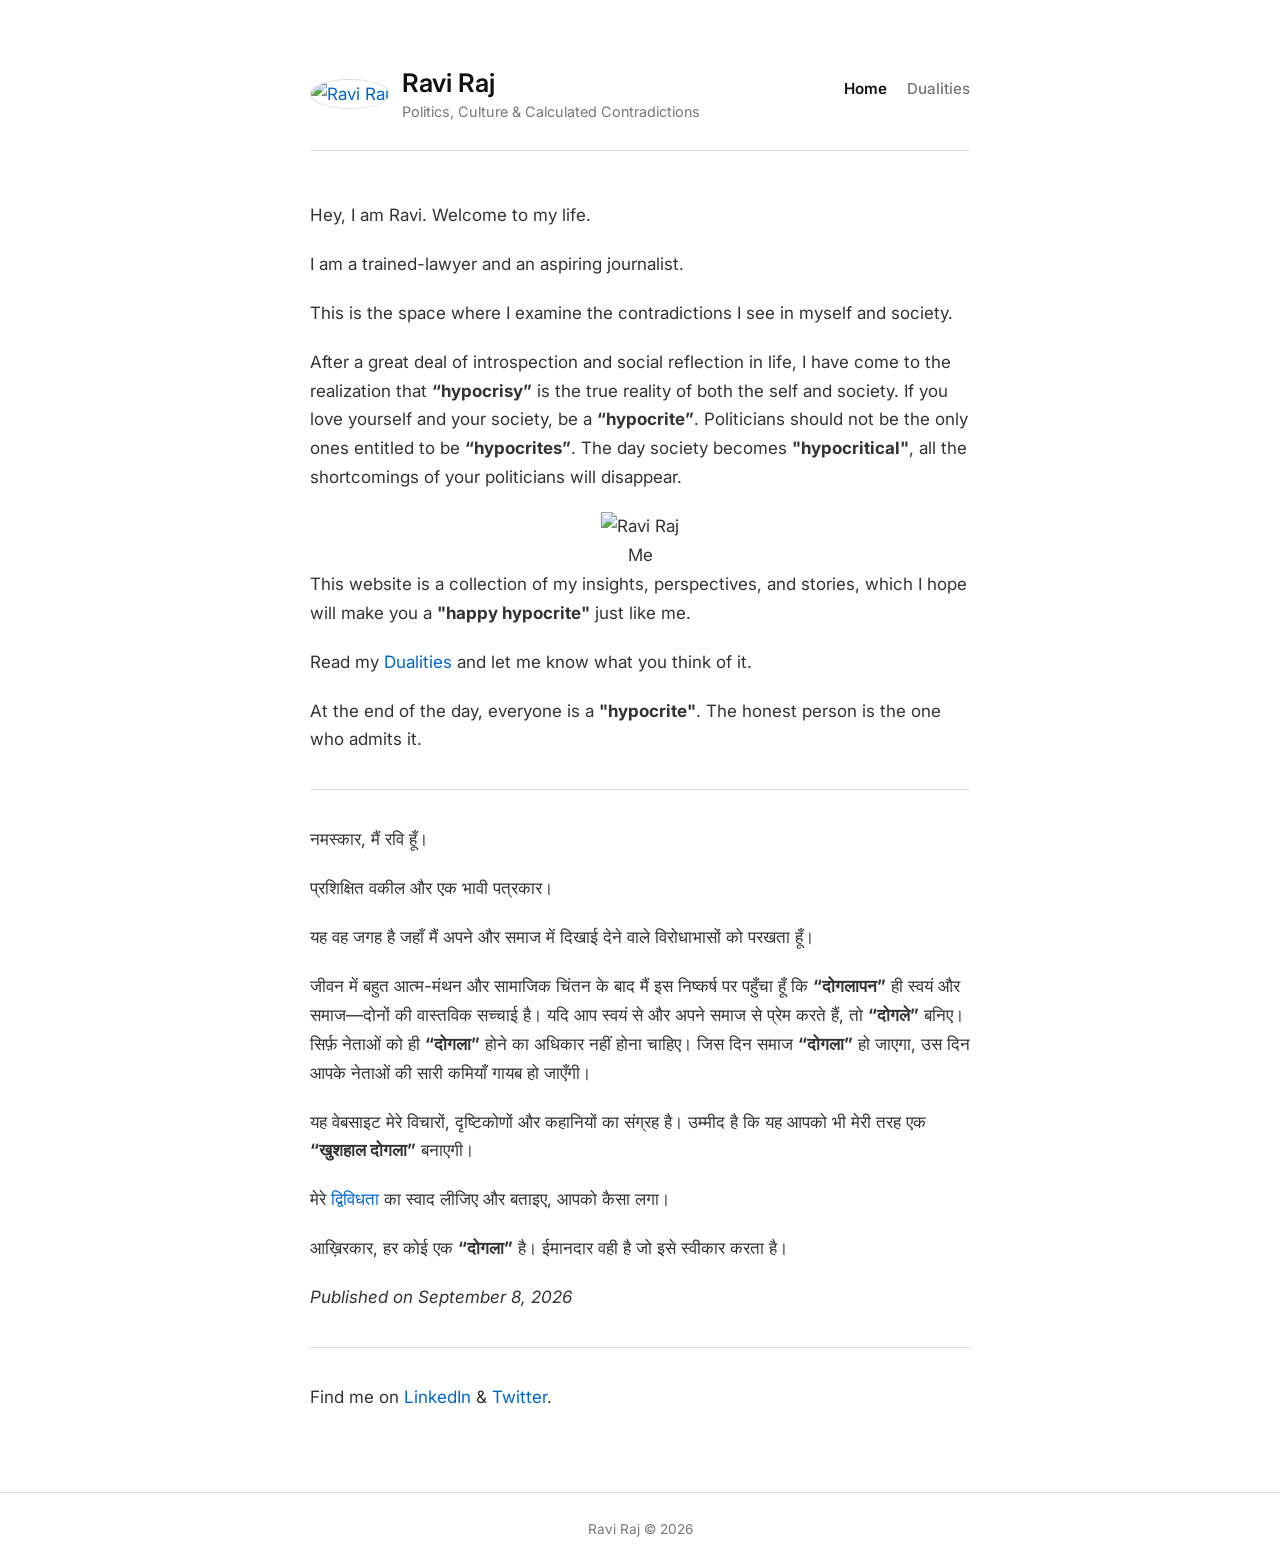
==== index.html @ 9ee01521 "feat: appearance panel for text size and light/dark Mirrors the contents panel into the right margin" ====
<!DOCTYPE html>
<html lang="en">
<head>
    <!-- Google Tag Manager -->
<script>(function(w,d,s,l,i){w[l]=w[l]||[];w[l].push({'gtm.start':
new Date().getTime(),event:'gtm.js'});var f=d.getElementsByTagName(s)[0],
j=d.createElement(s),dl=l!='dataLayer'?'&l='+l:'';j.async=true;j.src=
'https://www.googletagmanager.com/gtm.js?id='+i+dl;f.parentNode.insertBefore(j,f);
})(window,document,'script','dataLayer','GTM-NPS3RLSQ');</script>
<!-- End Google Tag Manager -->
    <meta charset="UTF-8">
    <meta name="viewport" content="width=device-width, initial-scale=1.0">
    <title>Ravi Raj - Home</title>
    <meta name="description" content="Politics, Culture & Calculated Contradictions - My unapologetic thoughts on Politics, Law, and everything in between.">
    <link rel="stylesheet" href="css/style.css">
    <link rel="icon" type="image/jpeg" href="images/favicon.jpeg">
    <script>
    // Applies a stored text size / dark theme before first paint. Kept in
    // sync with APPEARANCE_BOOTSTRAP in make.js.
    (function () {
        try {
            var theme = localStorage.getItem('appearance-theme');
            if (theme === 'dark') document.documentElement.setAttribute('data-theme', 'dark');
            var size = localStorage.getItem('appearance-size');
            if (size) document.documentElement.style.setProperty('--font-scale', size);
        } catch (e) { /* private mode, or storage disabled - defaults are fine */ }
    })();
    </script>
    <link rel="preconnect" href="https://fonts.googleapis.com">
    <link rel="preconnect" href="https://fonts.gstatic.com" crossorigin>
    <link href="https://fonts.googleapis.com/css2?family=Inter:wght@400;500;600;700&display=swap" rel="stylesheet">
    <link rel="canonical" href="https://raviraj.dpdns.org/">
    <script type="application/ld+json">
    {
        "@context": "https://schema.org",
        "@type": "Person",
        "name": "Ravi Raj",
        "url": "https://raviraj.dpdns.org/",
        "jobTitle": "Lawyer & aspiring journalist",
        "sameAs": [
            "https://www.linkedin.com/in/ravirajlaw/",
            "https://x.com/RaviRaj91HQ",
            "https://github.com/solielkeisen"
        ]
    }
    </script>
</head>
<body>
    <!-- Google Tag Manager (noscript) -->
<noscript><iframe src="https://www.googletagmanager.com/ns.html?id=GTM-NPS3RLSQ"
height="0" width="0" style="display:none;visibility:hidden"></iframe></noscript>
<!-- End Google Tag Manager (noscript) -->
    <section class="container wrap">
        <div class="header">
            <div class="logo">
                <a href="index.html"><img src="images/ravi.jpeg" alt="Ravi Raj" class="photo"></a>
                <div>
                    <h1><a href="index.html">Ravi Raj</a></h1>
                    <p class="tagline">Politics, Culture & Calculated Contradictions</p>
                </div>
            </div>
            <nav class="nav">
                <a class="active" href="index.html">Home</a>
                <a href="blog.html">Dualities</a>
            </nav>
        </div>
        
        <div class="content">
            <div class="post">
                <div class="post-header">
                    <h1 class="title"></h1>
                </div>
                <div class="body">

                    <p>Hey, I am Ravi. Welcome to my life.</p>

                    <p>I am a trained-lawyer and an aspiring journalist.<p>
                    
                    <p>This is the space where I examine the contradictions I see in myself and society.</p>

                    <p> After a great deal of introspection and social reflection in life, I have come to the realization that <b>“hypocrisy”</b> is the true reality of both the self and society. If you love yourself and your society, be a <b>“hypocrite”</b>. Politicians should not be the only ones entitled to be <b>“hypocrites”</b>. The day society becomes <b>"hypocritical"</b>, all the shortcomings of your politicians will disappear. <p>
                    
                    <div style="text-align: center;">
                        <figure>

                             <img src="Me.jpeg" alt="Ravi Raj" width="300" height="400">
                            <figcaption>Me</figcaption>
                        </figure>
                    
                       
                    
                    </div>
                        
                    <p>This website is a collection of my insights, perspectives, and stories, which I hope will make you a <b>"happy hypocrite"</b> just like me.</p>

                     <p>Read my <a href="https://raviraj.dpdns.org/blog.html">Dualities</a> and let me know what you think of it.</p>
                    
                    <p>At the end of the day, everyone is a <b>"hypocrite"</b>. The honest person is the one who admits it.</p>

                      <hr>

                    <p>नमस्कार, मैं रवि हूँ।</p>
                    
                    <p>प्रशिक्षित वकील और एक भावी पत्रकार।</p>

                    <p>यह वह जगह है जहाँ मैं अपने और समाज में दिखाई देने वाले विरोधाभासों को परखता हूँ।</p>
                    
                    <p>जीवन में बहुत आत्म-मंथन और सामाजिक चिंतन के बाद मैं इस निष्कर्ष पर पहुँचा हूँ कि <b>“दोगलापन”</b> ही स्वयं और समाज—दोनों की वास्तविक सच्चाई है। यदि आप स्वयं से और अपने समाज से प्रेम करते हैं, तो <b>“दोगले”</b> बनिए। सिर्फ़ नेताओं को ही <b>“दोगला”</b> होने का अधिकार नहीं होना चाहिए। जिस दिन समाज <b>“दोगला”</b> हो जाएगा, उस दिन आपके नेताओं की सारी कमियाँ गायब हो जाएँगी।</p>
                    
                    <p>यह वेबसाइट मेरे विचारों, दृष्टिकोणों और कहानियों का संग्रह है। उम्मीद है कि यह आपको भी मेरी तरह एक <b>“खुशहाल दोगला”</b> बनाएगी।</p>

                     <p>मेरे <a href="https://raviraj.dpdns.org/blog.html">द्विविधता</a> का स्वाद लीजिए और बताइए, आपको कैसा लगा।</p>
                    
                    <p>आख़िरकार, हर कोई एक <b>“दोगला”</b> है। ईमानदार वही है जो इसे स्वीकार करता है।</p>

                     <p><em>Published on September 8, 2026</em></p>
            
                          <hr>
                    
                    <p>Find me on <a href="https://www.linkedin.com/in/ravirajlaw/">LinkedIn</a> & <a href="https://x.com/RaviRaj91HQ">Twitter</a>.</p>
                </div> 
            </div>
        </div>
    </section>
    
    <footer class="footer">
        Ravi Raj © 2026
    </footer>
</body>
</html>
---- css/style.css ----
:root {
    --main-color: #111;
    --background-color: #fff;
    --border-color: #ddd;
    --text-color: #333;
    --link-color: #0066cc;
    --muted-color: #777;
    --max-width: 700px;
    --toc-width: 260px;
    --toc-gap: 40px;
    --appearance-width: 210px;
    /* Scales every rem-based size, so the +/- control resizes the whole page. */
    --font-scale: 1;
    --hover-bg: #eef3fb;
    --active-bg: #e8f0fb;
    --flash-bg: #fff3b0;
    --fab-bg: #fff;
    --fab-hover-bg: #f6f8fa;
    --fab-shadow: rgba(0, 0, 0, 0.12);
    --scrim: rgba(0, 0, 0, 0.35);
}

html[data-theme="dark"] {
    --main-color: #f2f2f2;
    --background-color: #161616;
    --border-color: #3a3a3a;
    --text-color: #d6d6d6;
    --link-color: #7fb2ff;
    --muted-color: #9a9a9a;
    --hover-bg: #1f2a38;
    --active-bg: #22334a;
    --flash-bg: #4a4420;
    --fab-bg: #1f1f1f;
    --fab-hover-bg: #2a2a2a;
    --fab-shadow: rgba(0, 0, 0, 0.5);
    --scrim: rgba(0, 0, 0, 0.6);
}

* {
    margin: 0;
    padding: 0;
    box-sizing: border-box;
}

html, body {
    height: 100%;
}

html {
    font-size: calc(100% * var(--font-scale));
}

body {
    font-family: 'Inter', -apple-system, BlinkMacSystemFont, 'Segoe UI', Roboto, Helvetica, Arial, sans-serif;
    /* 17px at the default 16px root; in rem so --font-scale reaches it. */
    font-size: 1.0625rem;
    line-height: 1.7;
    color: var(--text-color);
    background-color: var(--background-color);
    display: flex;
    flex-direction: column;
    min-height: 100vh;
}

a {
    color: var(--link-color);
    text-decoration: none;
}

a:hover {
    text-decoration: underline;
}

.container {
    flex: 1 0 auto;
    width: 100%;
    max-width: var(--max-width);
    margin: 0 auto;
    padding: 0 20px;
}

.wrap {
    max-width: var(--max-width);
}


/* Header */
.header {
    padding: 40px 0 30px;
    border-bottom: 1px solid var(--border-color);
    display: flex;
    justify-content: space-between;
    align-items: flex-start;
}

.logo {
    display: flex;
    align-items: center;
    gap: 12px;
}

.logo > div {
    line-height: 1.2;
}

.logo .photo {
    width: 80px;
    height: 80px;
    border-radius: 50%;
    object-fit: cover;
    border: 1px solid var(--border-color);
    flex-shrink: 0;
}

.logo h1 {
    font-size: 1.6rem;
    font-weight: 600;
    color: var(--main-color);
}

.logo h1 a {
    color: var(--main-color);
}

.logo h1 a:hover {
    text-decoration: none;
}

.tagline {
    margin-top: 4px;
    color: var(--muted-color);
    font-size: 0.9rem;
}

.nav {
    display: flex;
    gap: 20px;
    padding-top: 8px;
}

.nav a {
    color: var(--muted-color);
    font-size: 0.95rem;
    font-weight: 500;
}

.nav a.active {
    color: var(--main-color);
    font-weight: 600;
}

.nav a:hover {
    color: var(--main-color);
    text-decoration: underline;
}

/* Content */
.content {
    padding: 40px 0 60px;
}

.post-header h1.title {
    font-size: 2rem;
    color: var(--main-color);
    margin-bottom: 10px;
}

.meta {
    color: var(--muted-color);
    font-size: 0.9rem;
    margin-bottom: 25px;
}

.body p {
    margin-bottom: 20px;
}

.body h2 {
    font-size: 1.4rem;
    color: var(--main-color);
    margin: 30px 0 15px;
}

.body h3 {
    font-size: 1.2rem;
    color: var(--main-color);
    margin: 25px 0 12px;
}

.body ul, .body ol {
    margin: 0 0 20px 30px;
}

.body li {
    margin-bottom: 8px;
}

.body blockquote {
    border-left: 3px solid var(--border-color);
    padding-left: 15px;
    margin: 20px 0;
    color: var(--muted-color);
    font-style: italic;
}

.body hr {
    border: none;
    border-top: 1px solid var(--border-color);
    margin: 35px 0;
}

/* Blog listing page */
.page {
    margin-bottom: 40px;
}

.kind-section {
    font-size: 2rem;
    color: var(--main-color);
    margin-bottom: 12px;
}

.page > p {
    color: var(--muted-color);
    font-size: 1.05rem;
    margin-bottom: 48px;
}

.posts {
    border-top: 1px solid var(--border-color);
}

.posts .post {
    display: flex;
    padding: 28px 0;
    border-bottom: 1px solid var(--border-color);
}

.posts .date {
    flex-shrink: 0;
    width: 76px;
    padding-top: 2px;
    padding-right: 34px;
}

.posts .day {
    display: block;
    font-size: 2rem;
    font-weight: 600;
    color: var(--main-color);
    line-height: 1.1;
}

.posts .year {
    font-size: 0.75rem;
    color: var(--muted-color);
    text-transform: uppercase;
    letter-spacing: 0.5px;
    margin-top: 2px;
}

.posts .body {
    flex: 1;
}

.posts .title {
    font-size: 1.15rem;
    font-weight: 600;
    margin-bottom: 6px;
}

.posts .title a {
    color: var(--main-color);
}

.posts .title a:hover {
    text-decoration: underline;
}

.posts .domain {
    display: block;
    font-size: 0.75rem;
    color: var(--muted-color);
    text-transform: lowercase;
    margin-bottom: 4px;
}

.posts .description {
    font-size: 0.9rem;
    color: var(--muted-color);
    line-height: 1.6;
}

/* Article view */
article.post .post-header {
    margin-bottom: 20px;
}

article.post .title {
    font-size: 2rem;
    color: var(--main-color);
    line-height: 1.3;
    margin-bottom: 10px;
}

/* Table of contents -------------------------------------------------
   Wide screens: a fixed panel parked in the left margin, clear of the
   container. Narrow screens: a drawer behind a floating hamburger. */

.toc {
    position: fixed;
    /* js/toc.js lines this up under the post heading; the fallback keeps it
       near the top before the script runs (and if it never runs). */
    top: var(--toc-top, 20px);
    width: var(--toc-width);
    /* container is --max-width and centred, so its left edge is 50% - max/2.
       Step back by the gap + panel width to land in the margin beside it. */
    left: calc(50% - var(--max-width) / 2 - var(--toc-gap) - var(--toc-width));
    max-height: calc(100vh - var(--toc-top, 20px) - 20px);
    overflow-y: auto;
    overscroll-behavior: contain;
    padding: 4px 0 16px;
    border: none;
    font-size: 0.875rem;
    line-height: 1.45;
    background-color: transparent;
}

.toc-header {
    display: flex;
    align-items: center;
    justify-content: space-between;
    gap: 10px;
    padding: 12px 14px;
    border-bottom: none;
    position: sticky;
    top: 0;
    background-color: var(--background-color);
}

.toc-title {
    font-size: 0.8rem;
    font-weight: 700;
    text-transform: uppercase;
    letter-spacing: 0.6px;
    color: var(--main-color);
}

/* The close button only earns its place on the mobile drawer. */
.toc-close {
    display: none;
    font-size: 1.4rem;
    line-height: 1;
    color: var(--muted-color);
    background: none;
    border: none;
    padding: 0 2px;
    cursor: pointer;
}

.toc-close:hover {
    color: var(--main-color);
}

.toc-list {
    padding: 10px 14px 14px;
}

.toc ul {
    list-style: none;
    margin: 0;
    padding: 0;
}

.toc ul ul {
    margin: 2px 0 2px 12px;
    padding-left: 8px;
    border-left: 1px solid var(--border-color);
}

.toc li {
    margin: 0;
}

.toc li a {
    display: block;
    padding: 4px 6px;
    margin: 0 -6px;
    border-radius: 3px;
    color: var(--text-color);
    text-decoration: none;
    border-left: 2px solid transparent;
}

.toc li a:hover {
    color: var(--link-color);
    background-color: var(--hover-bg);
    text-decoration: none;
}

.toc li a.active {
    color: var(--link-color);
    font-weight: 600;
    background-color: var(--active-bg);
    border-left-color: var(--link-color);
}

/* Hamburger trigger - hidden until the margin runs out of room. */
.toc-fab {
    display: none;
    position: fixed;
    top: 12px;
    left: 12px;
    z-index: 60;
    width: 42px;
    height: 42px;
    padding: 0;
    align-items: center;
    justify-content: center;
    background-color: var(--fab-bg);
    border: 1px solid var(--border-color);
    border-radius: 6px;
    box-shadow: 0 1px 4px var(--fab-shadow);
    cursor: pointer;
}

.toc-fab:hover {
    background-color: var(--fab-hover-bg);
}

.toc-fab svg {
    display: block;
    width: 20px;
    height: 20px;
    color: var(--main-color);
}

.toc-scrim {
    position: fixed;
    inset: 0;
    z-index: 55;
    background-color: var(--scrim);
}

body.has-toc-drawer {
    overflow: hidden;
}

/* Breakpoint = the narrower margin-panel layout running out of room.
   Left side needs gap + toc-width = 300px of margin, right side gap +
   appearance-width = 250px, so the container's 700px needs 700 + 2 * 300 =
   1300px of viewport before the left panel would slide off screen. */
@media (max-width: 1299px) {
    .toc-fab {
        display: flex;
    }

    /* No room for a second margin panel, and the drawer is a single column. */
    .appearance {
        display: none;
    }

    .toc {
        top: 0;
        left: 0;
        bottom: 0;
        width: min(300px, 84vw);
        max-height: none;
        z-index: 70;
        /* Opaque here because the drawer overlays the article; the edge is
           defined by the shadow rather than a border. */
        background-color: var(--background-color);
        transform: translateX(-100%);
        transition: transform 0.2s ease-out;
    }

    .toc.is-open {
        transform: translateX(0);
        box-shadow: 0 0 24px rgba(0, 0, 0, 0.2);
    }

    .toc-close {
        display: block;
    }

    /* Clear the floating hamburger so it never sits on the logo. */
    .header {
        padding-top: 68px;
    }
}

@media (prefers-reduced-motion: reduce) {
    .toc {
        transition: none;
    }
}

.body h2[id], .body h3[id], .body h4[id], .body h5[id], .body h6[id] {
    scroll-margin-top: 20px;
}

/* Brief highlight when you jump to a section, like Wikipedia's anchored sections. */
.body h2:target, .body h3:target, .body h4:target {
    animation: toc-flash 1.1s ease-out;
}

@keyframes toc-flash {
    0%, 100% { background-color: transparent; }
    20%, 60% { background-color: var(--flash-bg); }
}

/* Appearance panel ---------------------------------------------------
   Sits in the right margin, mirrored against the contents panel and on the
   same baseline. Desktop only: below the breakpoint the right margin has
   collapsed, so the whole thing is dropped (see the breakpoint block). */

.appearance {
    position: fixed;
    top: var(--toc-top, 20px);
    width: var(--appearance-width);
    right: calc(50% - var(--max-width) / 2 - var(--toc-gap) - var(--appearance-width));
    font-size: 0.875rem;
    line-height: 1.45;
}

.appearance-title {
    font-size: 0.8rem;
    font-weight: 700;
    text-transform: uppercase;
    letter-spacing: 0.6px;
    color: var(--main-color);
    padding-bottom: 10px;
    margin-bottom: 12px;
    border-bottom: 1px solid var(--border-color);
}

.appearance-group + .appearance-group {
    margin-top: 16px;
}

.appearance-label {
    display: block;
    font-size: 0.8125rem;
    color: var(--muted-color);
    margin-bottom: 6px;
}

.appearance-controls {
    display: flex;
    gap: 6px;
}

.appearance-btn {
    flex: 1 1 0;
    min-width: 0;
    padding: 6px 4px;
    font-family: inherit;
    font-size: 0.8125rem;
    line-height: 1.3;
    color: var(--text-color);
    background-color: var(--fab-bg);
    border: 1px solid var(--border-color);
    border-radius: 3px;
    cursor: pointer;
}

.appearance-btn:hover {
    color: var(--link-color);
    background-color: var(--hover-bg);
}

.appearance-btn[aria-pressed="true"] {
    color: var(--link-color);
    font-weight: 600;
    background-color: var(--active-bg);
    border-color: var(--link-color);
}

.appearance-btn:disabled {
    opacity: 0.4;
    cursor: default;
}

.appearance-btn:disabled:hover {
    color: var(--text-color);
    background-color: var(--fab-bg);
}

.appearance-btn:focus-visible {
    outline: 2px solid var(--link-color);
    outline-offset: 1px;
}

/* Footer */
.footer {
    flex-shrink: 0;
    width: 100%;
    padding: 25px 0;
    text-align: center;
    font-size: 0.85rem;
    color: var(--muted-color);
    border-top: 1px solid var(--border-color);
}

/* Responsive */
@media (prefers-reduced-motion: no-preference) {
    html {
        scroll-behavior: smooth;
    }
}


@media (max-width: 600px) {
    .header {
        flex-direction: column;
        gap: 15px;
    }
    
    .nav {
        padding-top: 0;
    }
    
    .posts .post {
        flex-direction: column;
        gap: 8px;
    }
    
    .posts .date {
        display: flex;
        align-items: baseline;
        gap: 8px;
    }
    
    .posts .day {
        font-size: 1.1rem;
    }
}
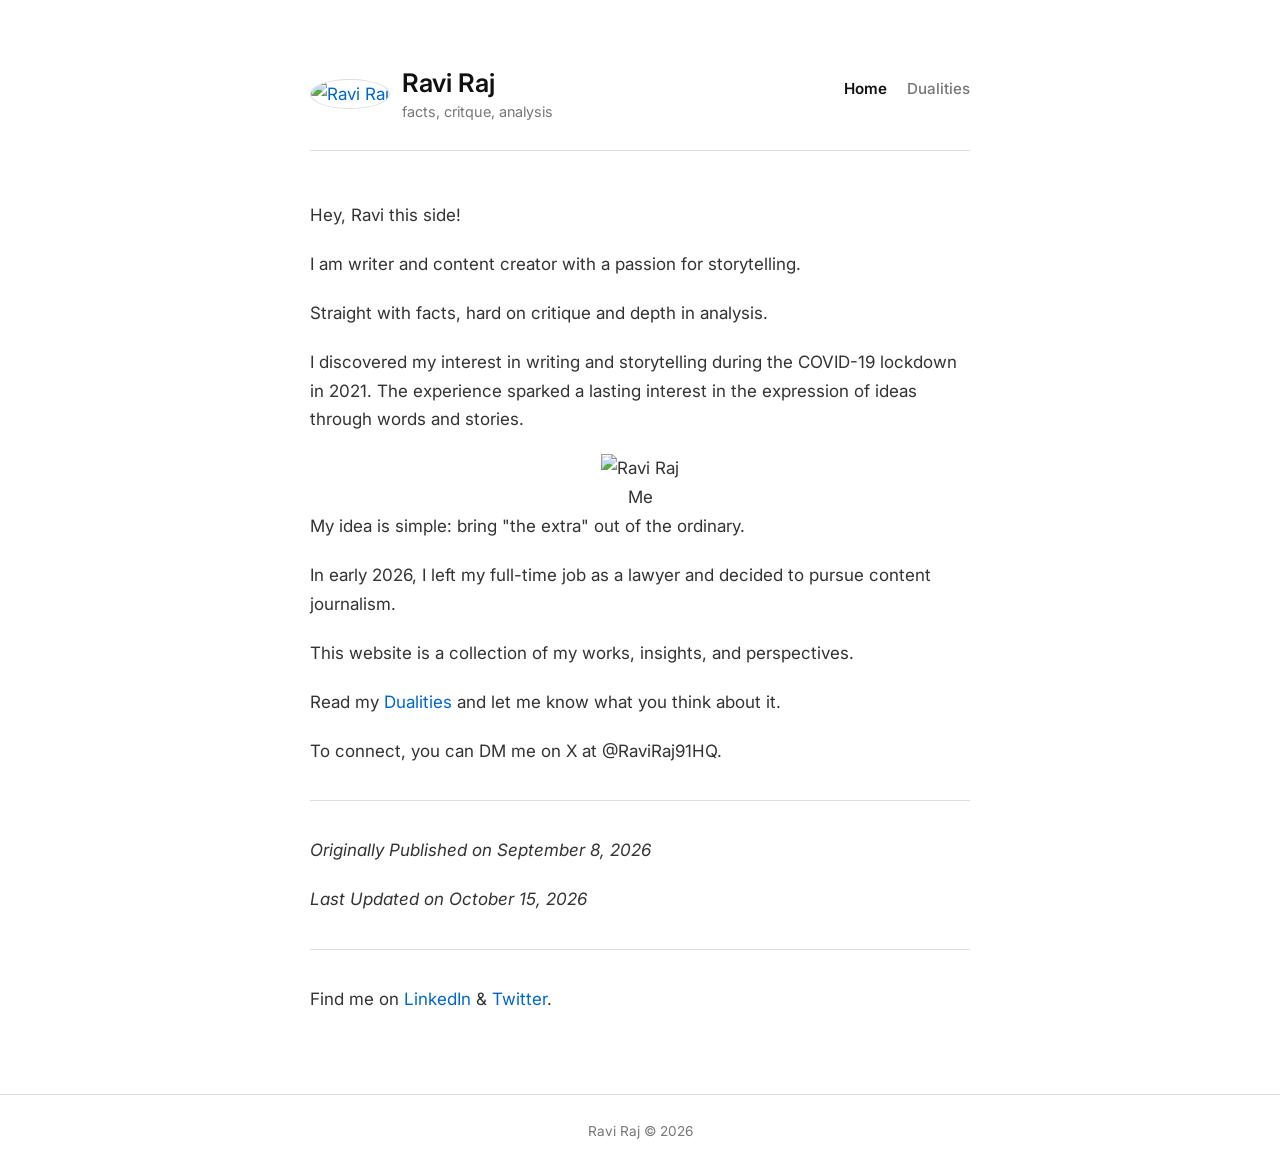
==== commit d5976912: "Homepage update Streamlined." ====
--- a/index.html
+++ b/index.html
@@ -10,8 +10,8 @@
 <!-- End Google Tag Manager -->
     <meta charset="UTF-8">
     <meta name="viewport" content="width=device-width, initial-scale=1.0">
-    <title>Ravi Raj - Home</title>
-    <meta name="description" content="Politics, Culture & Calculated Contradictions - My unapologetic thoughts on Politics, Law, and everything in between.">
+    <title>Ravi Raj - personal page</title>
+    <meta name="description" content="facts, critique, analysis">
     <link rel="stylesheet" href="css/style.css">
     <link rel="icon" type="image/jpeg" href="images/favicon.jpeg">
     <script>
@@ -36,7 +36,7 @@
         "@type": "Person",
         "name": "Ravi Raj",
         "url": "https://raviraj.dpdns.org/",
-        "jobTitle": "Lawyer & aspiring journalist",
+        "jobTitle": "content journalist",
         "sameAs": [
             "https://www.linkedin.com/in/ravirajlaw/",
             "https://x.com/RaviRaj91HQ",
@@ -53,10 +53,10 @@
     <section class="container wrap">
         <div class="header">
             <div class="logo">
-                <a href="index.html"><img src="images/ravi.jpeg" alt="Ravi Raj" class="photo"></a>
+                <a href="index.html"><img src="images/ravi.jpeg" alt="Ravi Raj" class="photo" width="80" height="80" decoding="async"></a>
                 <div>
                     <h1><a href="index.html">Ravi Raj</a></h1>
-                    <p class="tagline">Politics, Culture & Calculated Contradictions</p>
+                    <p class="tagline">facts, critque, analysis</p>
                 </div>
             </div>
             <nav class="nav">
@@ -72,48 +72,39 @@
                 </div>
                 <div class="body">
 
-                    <p>Hey, I am Ravi. Welcome to my life.</p>
+                   
+<p>Hey, Ravi this side!</p>
 
-                    <p>I am a trained-lawyer and an aspiring journalist.<p>
-                    
-                    <p>This is the space where I examine the contradictions I see in myself and society.</p>
+<p>I am writer and content creator with a passion for storytelling.</p>
 
-                    <p> After a great deal of introspection and social reflection in life, I have come to the realization that <b>“hypocrisy”</b> is the true reality of both the self and society. If you love yourself and your society, be a <b>“hypocrite”</b>. Politicians should not be the only ones entitled to be <b>“hypocrites”</b>. The day society becomes <b>"hypocritical"</b>, all the shortcomings of your politicians will disappear. <p>
+<p>Straight with facts, hard on critique and depth in analysis.</p>
+
+<p>I discovered my interest in writing and storytelling during the COVID-19 lockdown in 2021. The experience sparked a lasting interest in the expression of ideas through words and stories.</p>
                     
                     <div style="text-align: center;">
                         <figure>
 
-                             <img src="Me.jpeg" alt="Ravi Raj" width="300" height="400">
+                             <img src="Me.jpeg" alt="Ravi Raj" width="300" height="400" loading="lazy" decoding="async">
                             <figcaption>Me</figcaption>
                         </figure>
-                    
-                       
-                    
-                    </div>
                         
-                    <p>This website is a collection of my insights, perspectives, and stories, which I hope will make you a <b>"happy hypocrite"</b> just like me.</p>
+                             </div>
+                    <p>My idea is simple: bring "the extra" out of the ordinary.</p>
 
-                     <p>Read my <a href="https://raviraj.dpdns.org/blog.html">Dualities</a> and let me know what you think of it.</p>
-                    
-                    <p>At the end of the day, everyone is a <b>"hypocrite"</b>. The honest person is the one who admits it.</p>
 
+
+<p>In early 2026, I left my full-time job as a lawyer and decided to pursue content journalism.</p>
+
+<p>This website is a collection of my works, insights, and perspectives.</p>
+
+<p>Read my <a href="https://raviraj.dpdns.org/blog.html">Dualities</a> and let me know what you think about it.</p>
+
+<p>To connect, you can DM me on X at @RaviRaj91HQ.</p>
+     
                       <hr>
 
-                    <p>नमस्कार, मैं रवि हूँ।</p>
-                    
-                    <p>प्रशिक्षित वकील और एक भावी पत्रकार।</p>
-
-                    <p>यह वह जगह है जहाँ मैं अपने और समाज में दिखाई देने वाले विरोधाभासों को परखता हूँ।</p>
-                    
-                    <p>जीवन में बहुत आत्म-मंथन और सामाजिक चिंतन के बाद मैं इस निष्कर्ष पर पहुँचा हूँ कि <b>“दोगलापन”</b> ही स्वयं और समाज—दोनों की वास्तविक सच्चाई है। यदि आप स्वयं से और अपने समाज से प्रेम करते हैं, तो <b>“दोगले”</b> बनिए। सिर्फ़ नेताओं को ही <b>“दोगला”</b> होने का अधिकार नहीं होना चाहिए। जिस दिन समाज <b>“दोगला”</b> हो जाएगा, उस दिन आपके नेताओं की सारी कमियाँ गायब हो जाएँगी।</p>
-                    
-                    <p>यह वेबसाइट मेरे विचारों, दृष्टिकोणों और कहानियों का संग्रह है। उम्मीद है कि यह आपको भी मेरी तरह एक <b>“खुशहाल दोगला”</b> बनाएगी।</p>
-
-                     <p>मेरे <a href="https://raviraj.dpdns.org/blog.html">द्विविधता</a> का स्वाद लीजिए और बताइए, आपको कैसा लगा।</p>
-                    
-                    <p>आख़िरकार, हर कोई एक <b>“दोगला”</b> है। ईमानदार वही है जो इसे स्वीकार करता है।</p>
-
-                     <p><em>Published on September 8, 2026</em></p>
+                     <p><em>Originally Published on September 8, 2026</em></p>
+                     <p><em>Last Updated on October 15, 2026</em></p>
             
                           <hr>
                     
--- a/css/style.css
+++ b/css/style.css
@@ -529,9 +529,9 @@
     text-transform: uppercase;
     letter-spacing: 0.6px;
     color: var(--main-color);
-    padding-bottom: 10px;
-    margin-bottom: 12px;
-    border-bottom: 1px solid var(--border-color);
+    /* Wider than the gap between the two control groups below, so the
+       heading still reads as the parent of both. */
+    margin-bottom: 20px;
 }
 
 .appearance-group + .appearance-group {
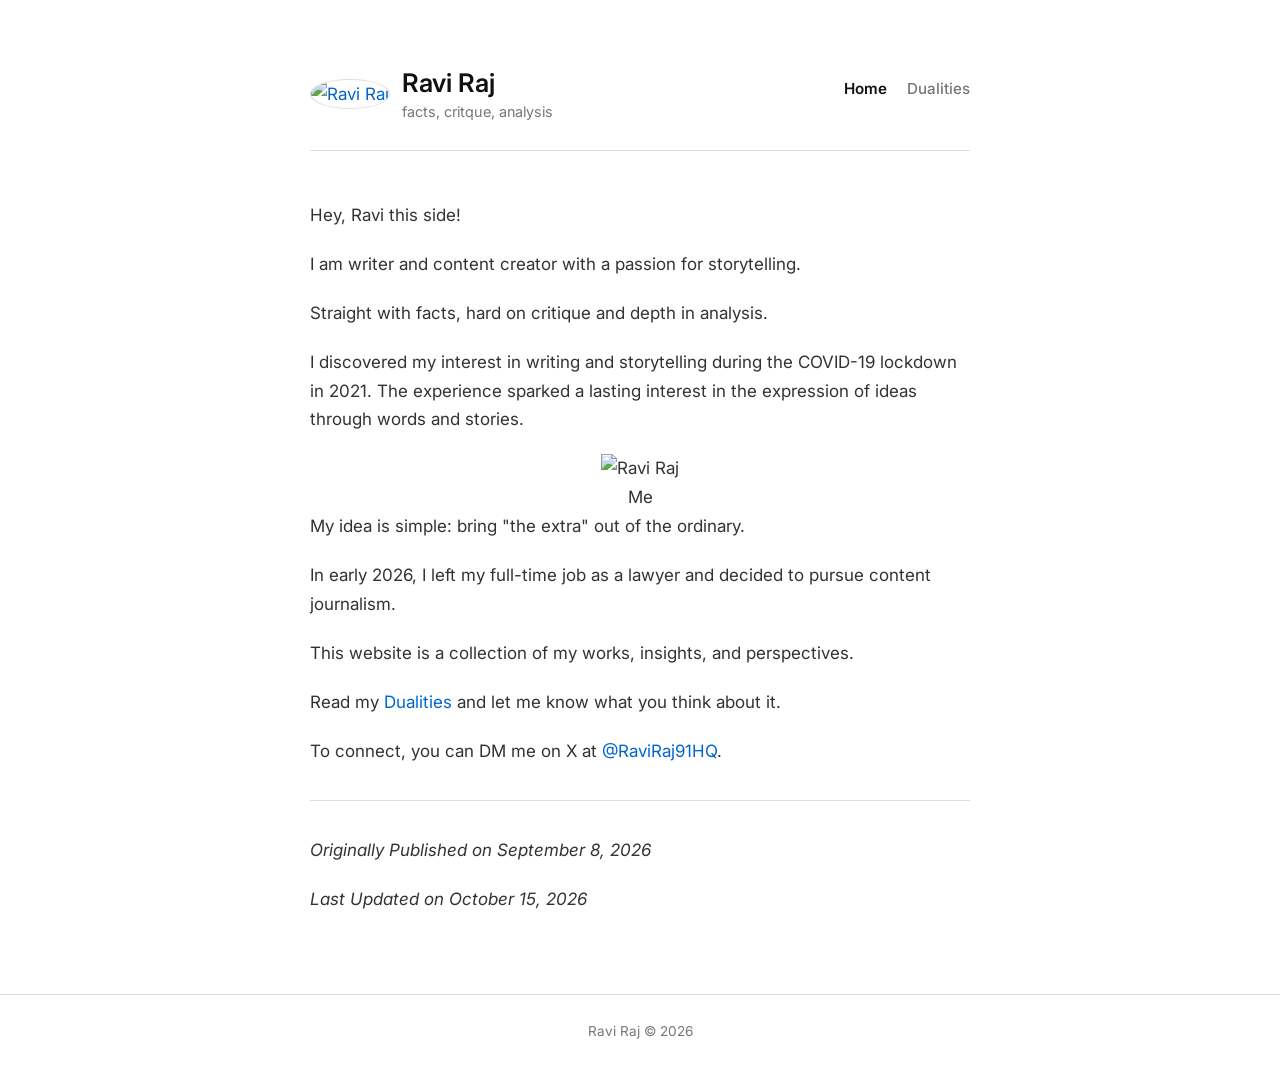
==== commit acff8889: "Updated content" ====
--- a/index.html
+++ b/index.html
@@ -99,16 +99,15 @@
 
 <p>Read my <a href="https://raviraj.dpdns.org/blog.html">Dualities</a> and let me know what you think about it.</p>
 
-<p>To connect, you can DM me on X at @RaviRaj91HQ.</p>
+<p>To connect, you can DM me on X at <a href="https://x.com/RaviRaj91HQ">@RaviRaj91HQ</a>.</p>
      
                       <hr>
 
-                     <p><em>Originally Published on September 8, 2026</em></p>
+             <p><em>Originally Published on September 8, 2026</em></p>
                      <p><em>Last Updated on October 15, 2026</em></p>
             
-                          <hr>
-                    
-                    <p>Find me on <a href="https://www.linkedin.com/in/ravirajlaw/">LinkedIn</a> & <a href="https://x.com/RaviRaj91HQ">Twitter</a>.</p>
+                       
+                  
                 </div> 
             </div>
         </div>
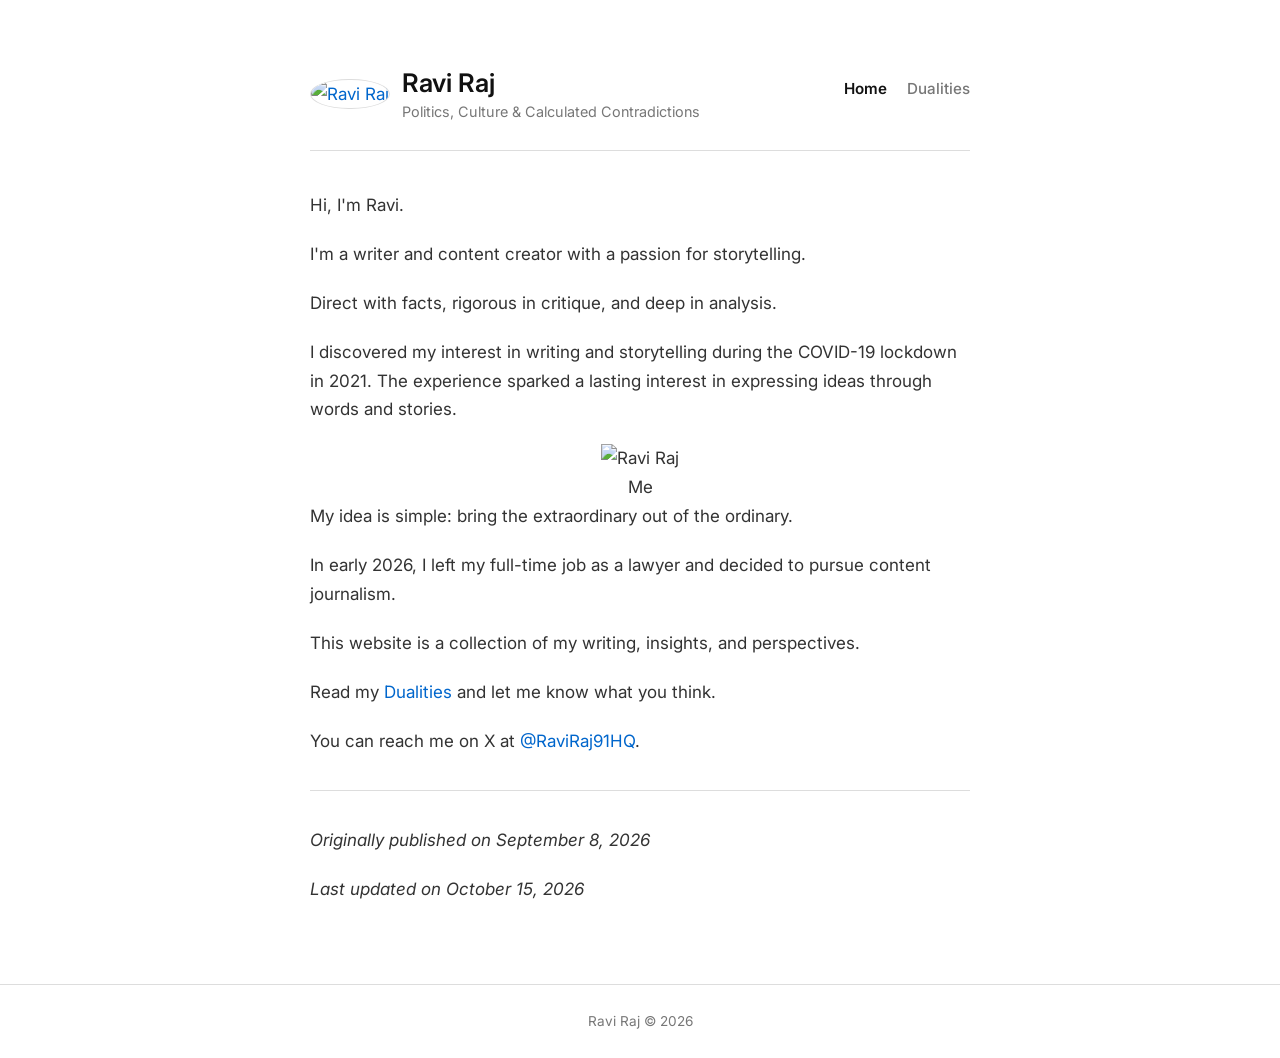
==== commit 0a3885dc: "Improve website copy and remove unused styles Co-authored-by: Copilot App <223556219+Copilot@users.n" ====
--- a/index.html
+++ b/index.html
@@ -10,8 +10,8 @@
 <!-- End Google Tag Manager -->
     <meta charset="UTF-8">
     <meta name="viewport" content="width=device-width, initial-scale=1.0">
-    <title>Ravi Raj - personal page</title>
-    <meta name="description" content="facts, critique, analysis">
+    <title>Ravi Raj | Writer and Content Creator</title>
+    <meta name="description" content="Writing and analysis on politics, culture, law, and society.">
     <link rel="stylesheet" href="css/style.css">
     <link rel="icon" type="image/jpeg" href="images/favicon.jpeg">
     <script>
@@ -28,7 +28,7 @@
     </script>
     <link rel="preconnect" href="https://fonts.googleapis.com">
     <link rel="preconnect" href="https://fonts.gstatic.com" crossorigin>
-    <link href="https://fonts.googleapis.com/css2?family=Inter:wght@400;500;600;700&display=swap" rel="stylesheet">
+    <link href="https://fonts.googleapis.com/css2?family=Inter:wght@400;500;600;700&amp;display=swap" rel="stylesheet">
     <link rel="canonical" href="https://raviraj.dpdns.org/">
     <script type="application/ld+json">
     {
@@ -56,7 +56,7 @@
                 <a href="index.html"><img src="images/ravi.jpeg" alt="Ravi Raj" class="photo" width="80" height="80" decoding="async"></a>
                 <div>
                     <h1><a href="index.html">Ravi Raj</a></h1>
-                    <p class="tagline">facts, critque, analysis</p>
+                    <p class="tagline">Politics, Culture &amp; Calculated Contradictions</p>
                 </div>
             </div>
             <nav class="nav">
@@ -66,50 +66,44 @@
         </div>
         
         <div class="content">
-            <div class="post">
-                <div class="post-header">
-                    <h1 class="title"></h1>
-                </div>
                 <div class="body">
 
                    
-<p>Hey, Ravi this side!</p>
+<p>Hi, I'm Ravi.</p>
 
-<p>I am writer and content creator with a passion for storytelling.</p>
+<p>I'm a writer and content creator with a passion for storytelling.</p>
 
-<p>Straight with facts, hard on critique and depth in analysis.</p>
+<p>Direct with facts, rigorous in critique, and deep in analysis.</p>
 
-<p>I discovered my interest in writing and storytelling during the COVID-19 lockdown in 2021. The experience sparked a lasting interest in the expression of ideas through words and stories.</p>
+<p>I discovered my interest in writing and storytelling during the COVID-19 lockdown in 2021. The experience sparked a lasting interest in expressing ideas through words and stories.</p>
                     
-                    <div style="text-align: center;">
+                    <div class="profile-image">
                         <figure>
-
-                             <img src="Me.jpeg" alt="Ravi Raj" width="300" height="400" loading="lazy" decoding="async">
+                            <img src="Me.jpeg" alt="Ravi Raj" width="300" height="400" loading="lazy" decoding="async">
                             <figcaption>Me</figcaption>
                         </figure>
                         
-                             </div>
-                    <p>My idea is simple: bring "the extra" out of the ordinary.</p>
+                    </div>
+                    <p>My idea is simple: bring the extraordinary out of the ordinary.</p>
 
 
 
 <p>In early 2026, I left my full-time job as a lawyer and decided to pursue content journalism.</p>
 
-<p>This website is a collection of my works, insights, and perspectives.</p>
+<p>This website is a collection of my writing, insights, and perspectives.</p>
 
-<p>Read my <a href="https://raviraj.dpdns.org/blog.html">Dualities</a> and let me know what you think about it.</p>
+<p>Read my <a href="blog.html">Dualities</a> and let me know what you think.</p>
 
-<p>To connect, you can DM me on X at <a href="https://x.com/RaviRaj91HQ">@RaviRaj91HQ</a>.</p>
+<p>You can reach me on X at <a href="https://x.com/RaviRaj91HQ">@RaviRaj91HQ</a>.</p>
      
                       <hr>
 
-             <p><em>Originally Published on September 8, 2026</em></p>
-                     <p><em>Last Updated on October 15, 2026</em></p>
+             <p><em>Originally published on September 8, 2026</em></p>
+                     <p><em>Last updated on October 15, 2026</em></p>
             
                        
                   
                 </div> 
-            </div>
         </div>
     </section>
     
--- a/css/style.css
+++ b/css/style.css
@@ -226,6 +226,10 @@
     margin-bottom: 48px;
 }
 
+.profile-image {
+    text-align: center;
+}
+
 .posts {
     border-top: 1px solid var(--border-color);
 }
@@ -275,14 +279,6 @@
 
 .posts .title a:hover {
     text-decoration: underline;
-}
-
-.posts .domain {
-    display: block;
-    font-size: 0.75rem;
-    color: var(--muted-color);
-    text-transform: lowercase;
-    margin-bottom: 4px;
 }
 
 .posts .description {
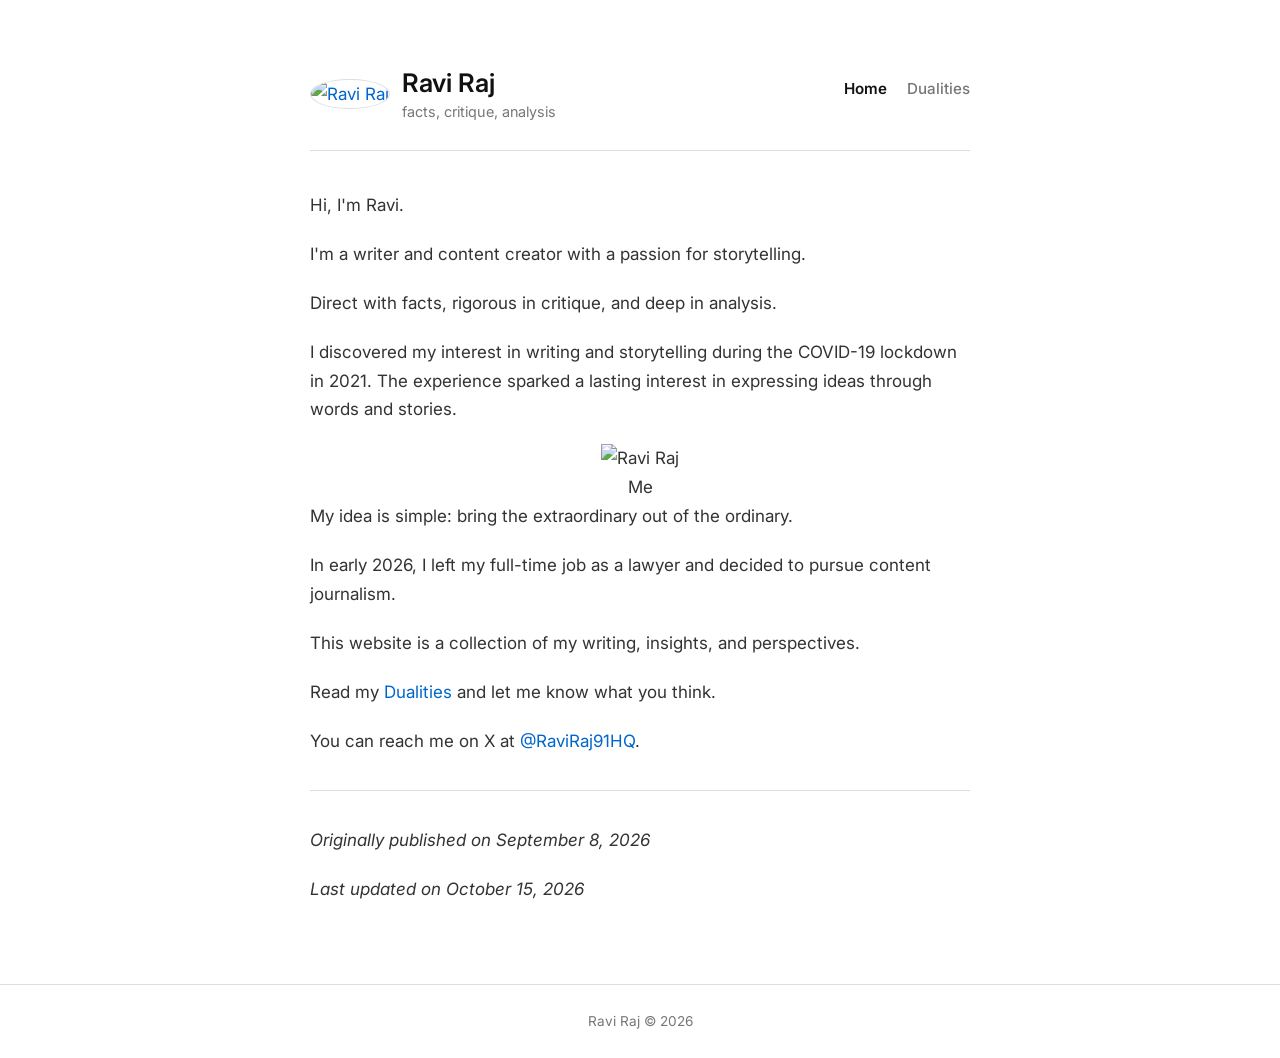
==== commit b945cd68: "Use named HTML files for GitHub Pages posts Co-authored-by: Copilot App <223556219+Copilot@users.nor" ====
--- a/index.html
+++ b/index.html
@@ -56,7 +56,7 @@
                 <a href="index.html"><img src="images/ravi.jpeg" alt="Ravi Raj" class="photo" width="80" height="80" decoding="async"></a>
                 <div>
                     <h1><a href="index.html">Ravi Raj</a></h1>
-                    <p class="tagline">Politics, Culture &amp; Calculated Contradictions</p>
+                    <p class="tagline">facts, critique, analysis</p>
                 </div>
             </div>
             <nav class="nav">
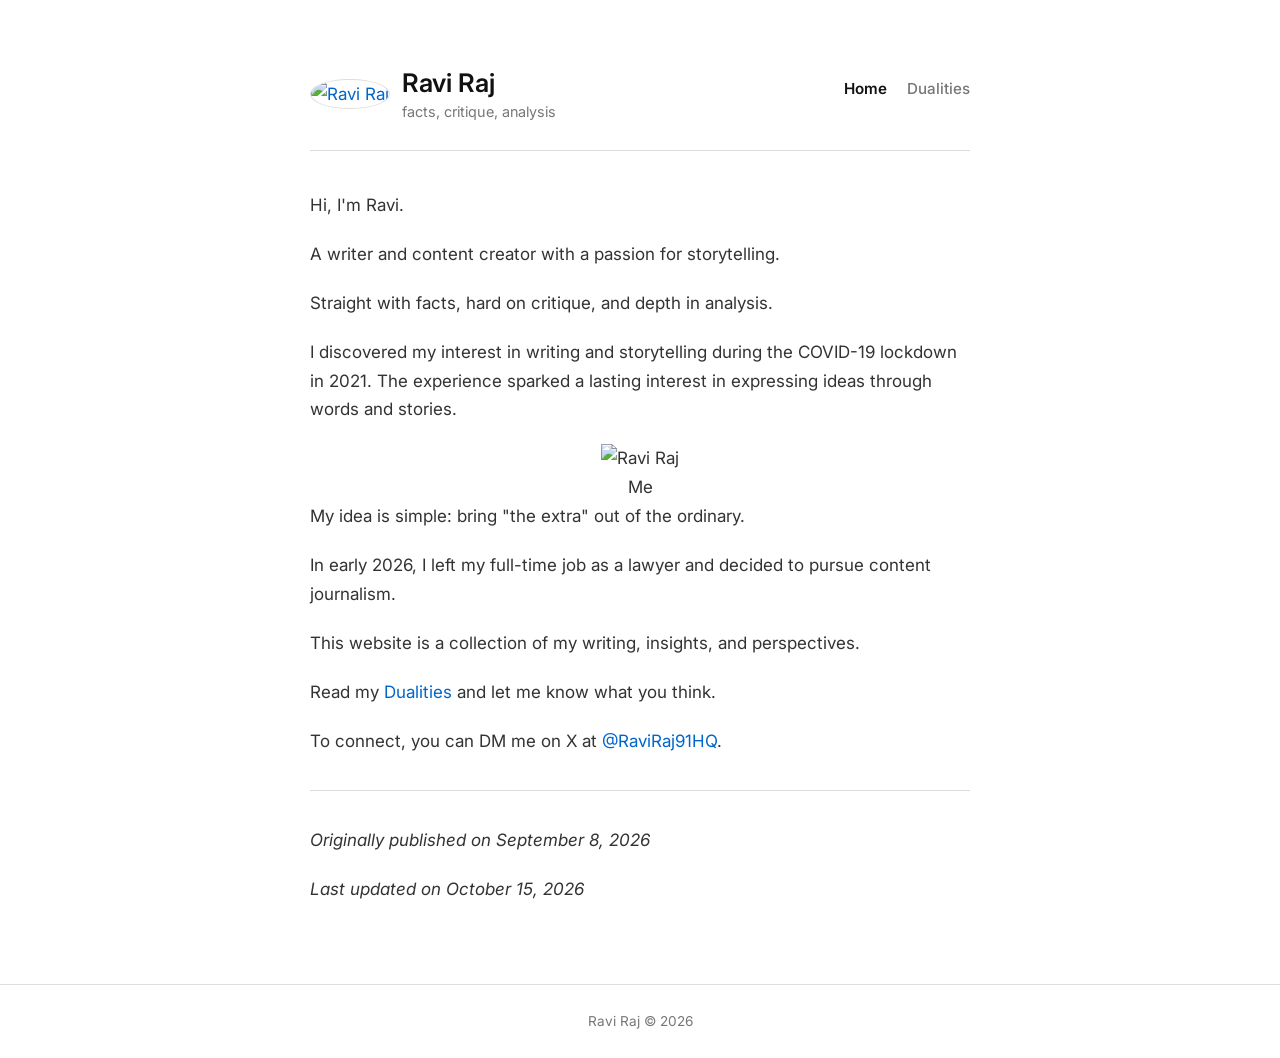
==== commit 5641fd71: "Content update" ====
--- a/index.html
+++ b/index.html
@@ -71,20 +71,20 @@
                    
 <p>Hi, I'm Ravi.</p>
 
-<p>I'm a writer and content creator with a passion for storytelling.</p>
+<p>A writer and content creator with a passion for storytelling.</p>
 
-<p>Direct with facts, rigorous in critique, and deep in analysis.</p>
+<p>Straight with facts, hard on critique, and depth in analysis.</p>
 
 <p>I discovered my interest in writing and storytelling during the COVID-19 lockdown in 2021. The experience sparked a lasting interest in expressing ideas through words and stories.</p>
                     
                     <div class="profile-image">
                         <figure>
-                            <img src="Me.jpeg" alt="Ravi Raj" width="300" height="400" loading="lazy" decoding="async">
+                            <img src="Me.jpeg" alt="Ravi Raj" width="300" height="400" loading="lazy" decoding="async" class="center">
                             <figcaption>Me</figcaption>
                         </figure>
                         
                     </div>
-                    <p>My idea is simple: bring the extraordinary out of the ordinary.</p>
+                    <p>My idea is simple: bring "the extra" out of the ordinary.</p>
 
 
 
@@ -94,7 +94,7 @@
 
 <p>Read my <a href="blog.html">Dualities</a> and let me know what you think.</p>
 
-<p>You can reach me on X at <a href="https://x.com/RaviRaj91HQ">@RaviRaj91HQ</a>.</p>
+<p>To connect, you can DM me on X at <a href="https://x.com/RaviRaj91HQ">@RaviRaj91HQ</a>.</p>
      
                       <hr>
 
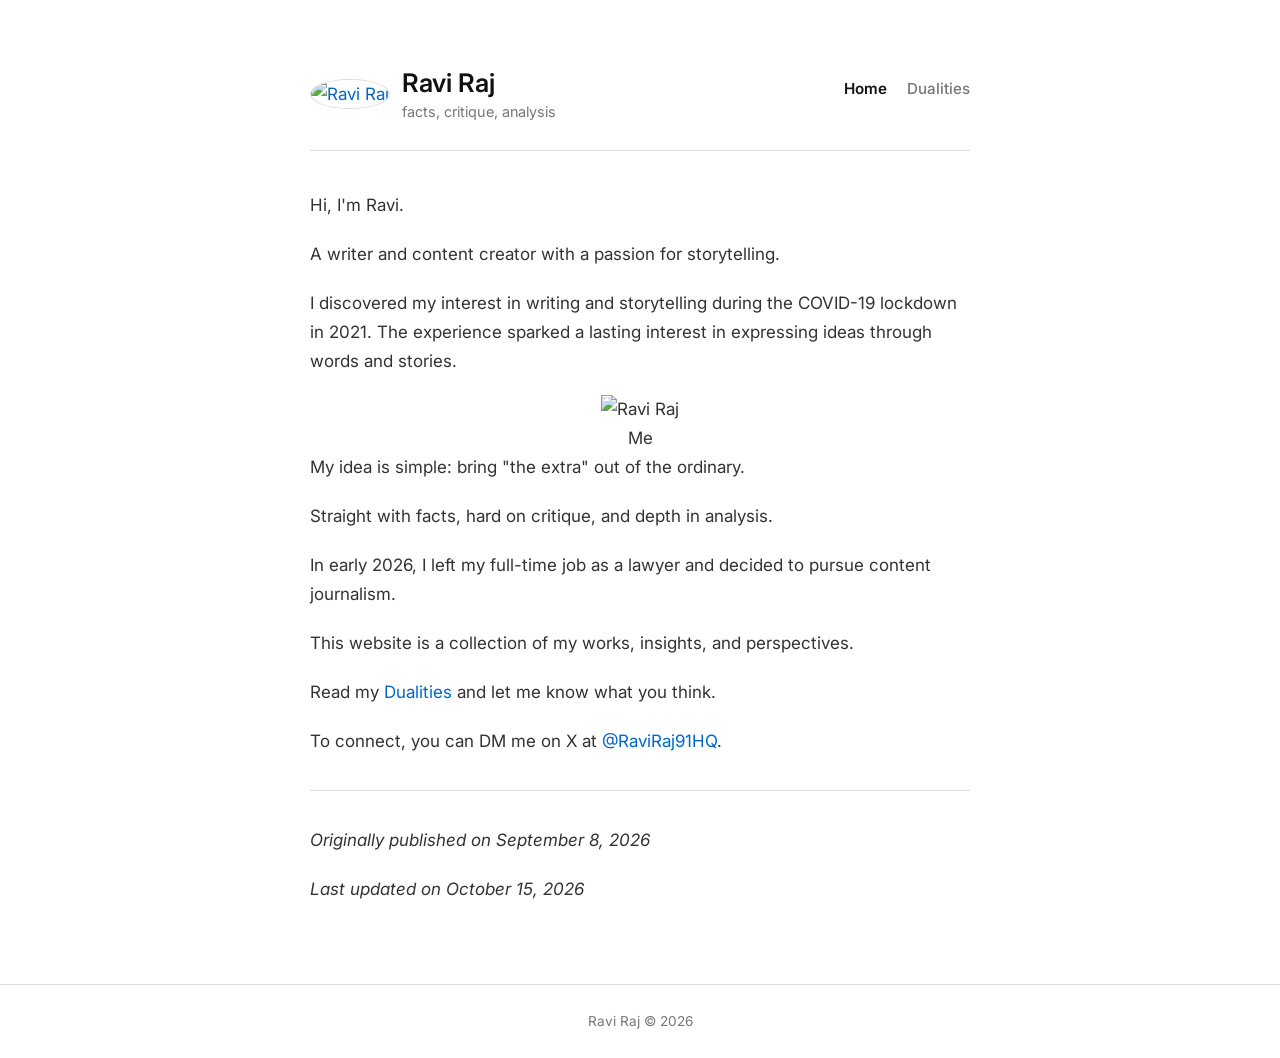
==== commit 15d32364: "content update" ====
--- a/index.html
+++ b/index.html
@@ -67,13 +67,10 @@
         
         <div class="content">
                 <div class="body">
-
                    
 <p>Hi, I'm Ravi.</p>
 
 <p>A writer and content creator with a passion for storytelling.</p>
-
-<p>Straight with facts, hard on critique, and depth in analysis.</p>
 
 <p>I discovered my interest in writing and storytelling during the COVID-19 lockdown in 2021. The experience sparked a lasting interest in expressing ideas through words and stories.</p>
                     
@@ -84,13 +81,15 @@
                         </figure>
                         
                     </div>
-                    <p>My idea is simple: bring "the extra" out of the ordinary.</p>
-
+                    
+              <p>My idea is simple: bring "the extra" out of the ordinary.</p>
+              
+              <p>Straight with facts, hard on critique, and depth in analysis.</p>
 
 
 <p>In early 2026, I left my full-time job as a lawyer and decided to pursue content journalism.</p>
 
-<p>This website is a collection of my writing, insights, and perspectives.</p>
+<p>This website is a collection of my works, insights, and perspectives.</p>
 
 <p>Read my <a href="blog.html">Dualities</a> and let me know what you think.</p>
 
@@ -100,9 +99,7 @@
 
              <p><em>Originally published on September 8, 2026</em></p>
                      <p><em>Last updated on October 15, 2026</em></p>
-            
-                       
-                  
+          
                 </div> 
         </div>
     </section>
